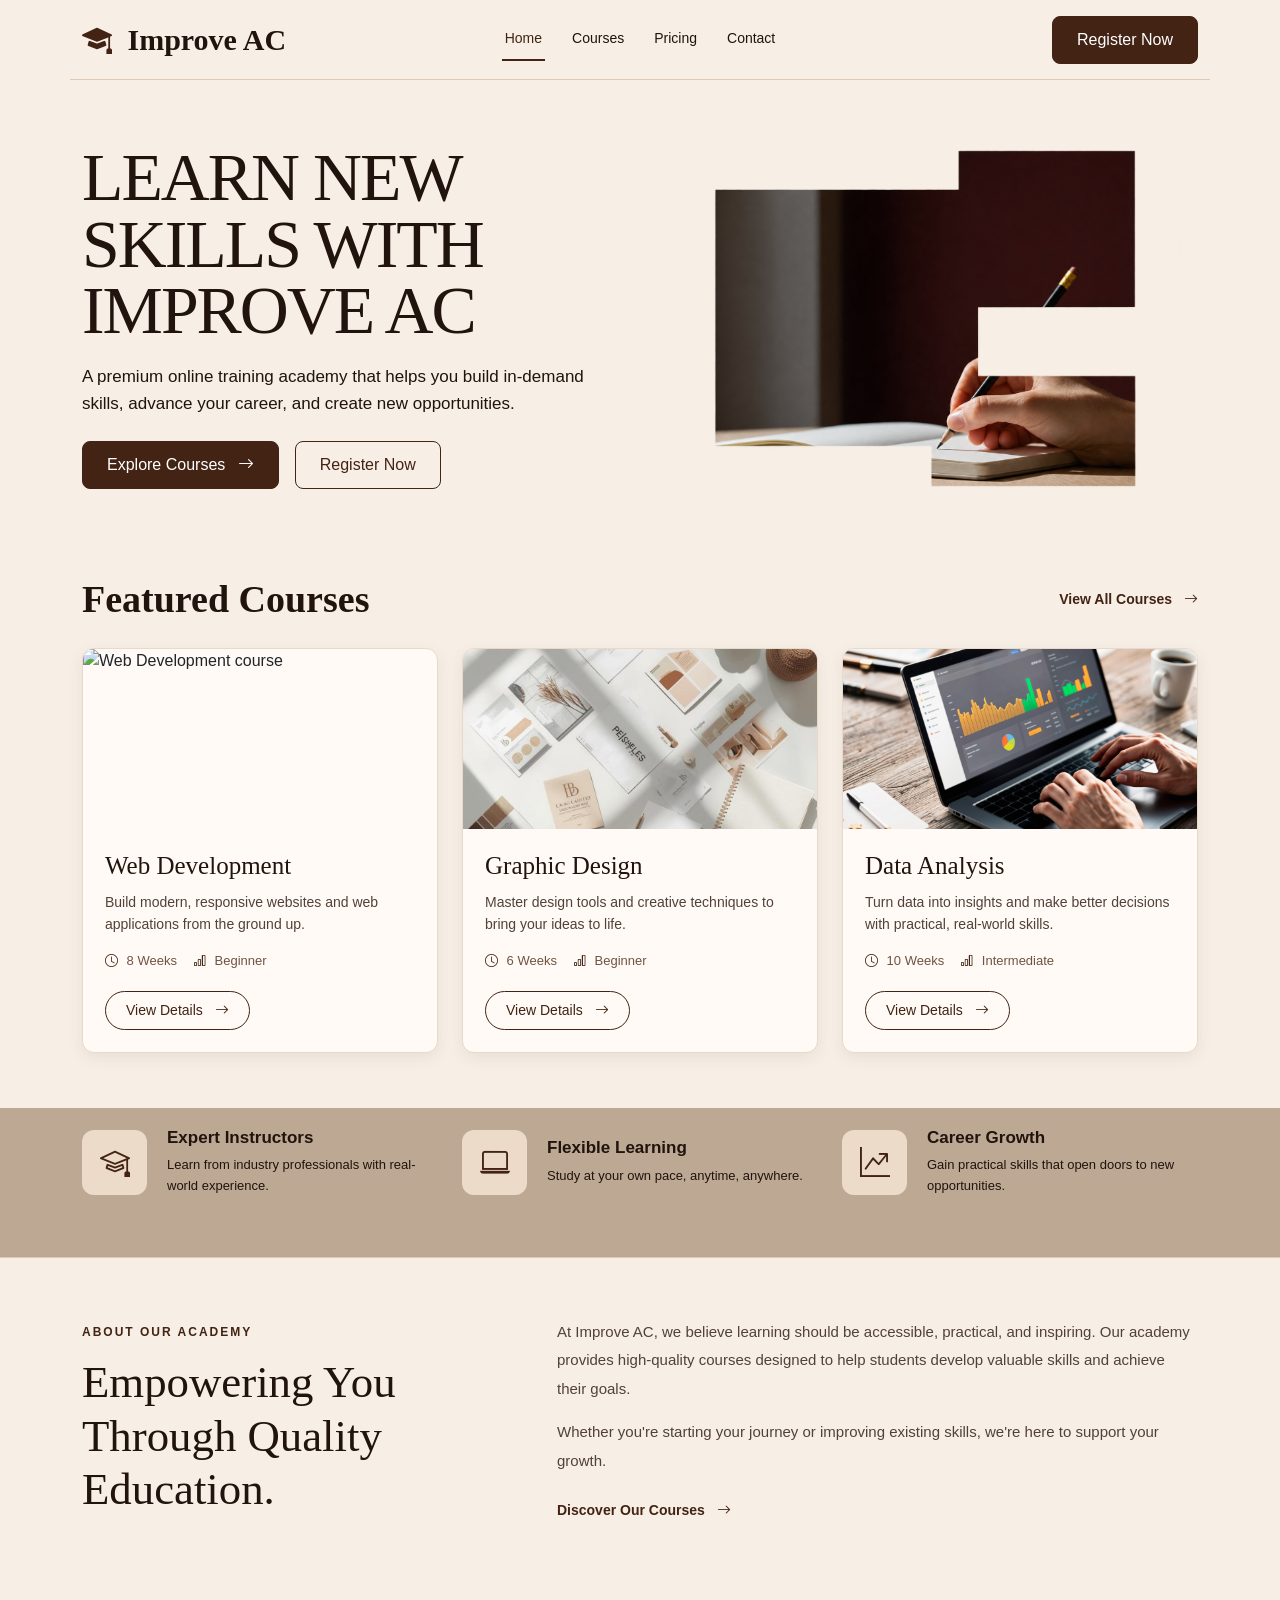
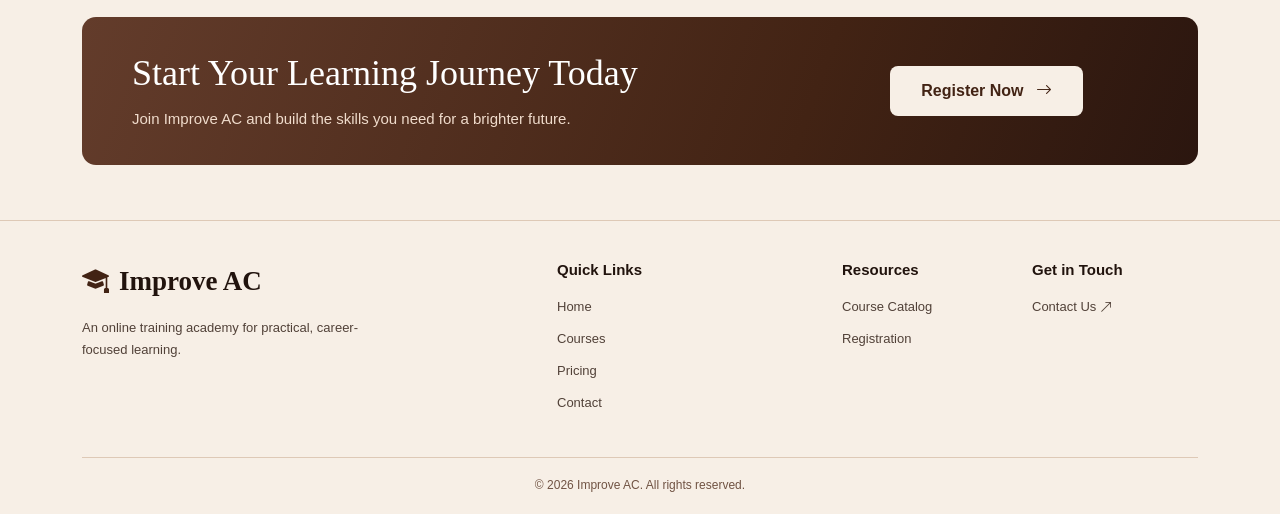
==== index.html @ f438ca8d "home page update" ====
<!DOCTYPE html>
<html lang="en">

<head>
    <meta charset="UTF-8">
    <meta name="viewport" content="width=device-width, initial-scale=1.0">

    <title>Improve AC | Home</title>

    <!-- Bootstrap CSS -->
    <link href="https://cdn.jsdelivr.net/npm/bootstrap@5.3.3/dist/css/bootstrap.min.css"
          rel="stylesheet">

    <!-- Bootstrap Icons -->
    <link href="https://cdn.jsdelivr.net/npm/bootstrap-icons@1.11.3/font/bootstrap-icons.min.css"
          rel="stylesheet">

    <!-- Custom CSS -->
    <link rel="stylesheet" href="css/style.css">

</head>

<body>

    <!-- ========== NAVBAR ========== -->
    <header>
        <nav class="navbar academy-navbar">
            <div class="container flex-wrap">

                <!-- Logo -->
                <a class="navbar-brand academy-logo" href="index.html">
                    <i class="bi bi-mortarboard-fill"></i>
                    Improve AC
                </a>

                <!-- Navigation Links -->
                <ul class="navbar-nav flex-row flex-wrap
                           justify-content-center gap-3 gap-lg-4
                           academy-nav-links">

                    <li class="nav-item">
                        <a class="nav-link active"
                           aria-current="page"
                           href="index.html">Home</a>
                    </li>

                    <li class="nav-item">
                        <a class="nav-link"
                           href="courses.html">Courses</a>
                    </li>

                    <li class="nav-item">
                        <a class="nav-link"
                           href="pricing.html">Pricing</a>
                    </li>

                    <li class="nav-item">
                        <a class="nav-link"
                           href="contact.html">Contact</a>
                    </li>

                </ul>

                <!-- Register Button -->
                <a href="register.html" class="btn btn-chocolate nav-register">
                    Register Now
                </a>

            </div>
        </nav>
    </header>


    <!-- ========== HERO SECTION ========== -->
    <main>

        <section class="hero-section">
            <div class="container">

                <div class="row align-items-center g-4">

                    <!-- Left Content -->
                    <div class="col-lg-6">

                        <div class="hero-content">

                            <h1>
                                LEARN NEW<br>
                                SKILLS WITH<br>
                                IMPROVE AC
                            </h1>

                            <p>
                                A premium online training academy that helps
                                you build in-demand skills, advance your
                                career, and create new opportunities.
                            </p>

                            <div class="d-flex flex-wrap gap-3">

                                <a href="courses.html" class="btn btn-chocolate">
                                    Explore Courses
                                    <i class="bi bi-arrow-right ms-2"></i>
                                </a>

                                <a href="register.html"
                                   class="btn btn-outline-chocolate">
                                    Register Now
                                </a>

                            </div>

                        </div>

                    </div>

                    <!-- Right Image -->
                    <div class="col-lg-6">

                        <div class="hero-image-wrapper">
                            <img src="images/home.png"
                                 alt="Student writing in a notebook"
                                 class="hero-image">
                        </div>

                    </div>

                </div>

            </div>
        </section>

       
<!-- ========== FEATURED COURSES ========== -->
<section class="featured-section">
    <div class="container">

        <!-- Section Heading -->
        <div class="section-heading d-flex
                    justify-content-between align-items-center
                    flex-wrap gap-3">

            <h2>Featured Courses</h2>

            <a href="courses.html" class="view-all-link">
                View All Courses
                <i class="bi bi-arrow-right ms-2"></i>
            </a>

        </div>

        <!-- Courses Grid -->
        <div class="row g-4">

            <!-- Course 1: Web Development -->
            <div class="col-md-6 col-lg-4">

                <div class="card course-card h-100">

                    <img src="images/web.PNG"
                         class="card-img-top"
                         alt="Web Development course">

                    <div class="card-body d-flex flex-column">

                        <h3 class="card-title">
                            Web Development
                        </h3>

                        <p class="card-text">
                            Build modern, responsive websites
                            and web applications from the
                            ground up.
                        </p>

                        <div class="course-meta">
                            <span>
                                <i class="bi bi-clock"></i>
                                8 Weeks
                            </span>
                            <span>
                                <i class="bi bi-bar-chart"></i>
                                Beginner
                            </span>
                        </div>

                        <a href="web-development.html"
                           class="btn btn-course mt-auto">
                            View Details
                            <i class="bi bi-arrow-right ms-2"></i>
                        </a>

                    </div>
                </div>
            </div>

            <!-- Course 2: Graphic Design -->
            <div class="col-md-6 col-lg-4">

                <div class="card course-card h-100">

                    <img src="images/graphic.PNG"
                         class="card-img-top"
                         alt="Graphic Design course">

                    <div class="card-body d-flex flex-column">

                        <h3 class="card-title">
                            Graphic Design
                        </h3>

                        <p class="card-text">
                            Master design tools and creative
                            techniques to bring your ideas
                            to life.
                        </p>

                        <div class="course-meta">
                            <span>
                                <i class="bi bi-clock"></i>
                                6 Weeks
                            </span>
                            <span>
                                <i class="bi bi-bar-chart"></i>
                                Beginner
                            </span>
                        </div>

                        <a href="graphic-design.html"
                           class="btn btn-course mt-auto">
                            View Details
                            <i class="bi bi-arrow-right ms-2"></i>
                        </a>

                    </div>
                </div>
            </div>

            <!-- Course 3: Data Analysis -->
            <div class="col-md-6 col-lg-4">

                <div class="card course-card h-100">

                    <img src="images/data.PNG"
                         class="card-img-top"
                         alt="Data Analysis course">

                    <div class="card-body d-flex flex-column">

                        <h3 class="card-title">
                            Data Analysis
                        </h3>

                        <p class="card-text">
                            Turn data into insights and make
                            better decisions with practical,
                            real-world skills.
                        </p>

                        <div class="course-meta">
                            <span>
                                <i class="bi bi-clock"></i>
                                10 Weeks
                            </span>
                            <span>
                                <i class="bi bi-bar-chart"></i>
                                Intermediate
                            </span>
                        </div>

                        <a href="data-analysis.html"
                           class="btn btn-course mt-auto">
                            View Details
                            <i class="bi bi-arrow-right ms-2"></i>
                        </a>

                    </div>
                </div>
            </div>

        </div>
    </div>
</section>


<!-- ========== WHY CHOOSE US ========== -->
<section class="benefits-section">
    <div class="container">

        <div class="row g-4">

            <!-- Expert Instructors -->
            <div class="col-md-4">
                <div class="benefit-item">

                    <div class="benefit-icon">
                        <i class="bi bi-mortarboard"></i>
                    </div>

                    <div>
                        <h3>Expert Instructors</h3>
                        <p>
                            Learn from industry professionals
                            with real-world experience.
                        </p>
                    </div>

                </div>
            </div>

            <!-- Flexible Learning -->
            <div class="col-md-4">
                <div class="benefit-item">

                    <div class="benefit-icon">
                        <i class="bi bi-laptop"></i>
                    </div>

                    <div>
                        <h3>Flexible Learning</h3>
                        <p>
                            Study at your own pace,
                            anytime, anywhere.
                        </p>
                    </div>

                </div>
            </div>

            <!-- Career Growth -->
            <div class="col-md-4">
                <div class="benefit-item">

                    <div class="benefit-icon">
                        <i class="bi bi-graph-up-arrow"></i>
                    </div>

                    <div>
                        <h3>Career Growth</h3>
                        <p>
                            Gain practical skills that
                            open doors to new opportunities.
                        </p>
                    </div>

                </div>
            </div>

        </div>

    </div>
</section>


<!-- ========== ABOUT ACADEMY ========== -->
<section class="about-section">
    <div class="container">

        <div class="row align-items-center g-4">

            <!-- Section Title -->
            <div class="col-lg-5">

                <span class="section-label">
                    ABOUT OUR ACADEMY
                </span>

                <h2>
                    Empowering You Through
                    Quality Education.
                </h2>

            </div>

            <!-- About Description -->
            <div class="col-lg-7">

                <p>
                    At Improve AC, we believe learning
                    should be accessible, practical, and
                    inspiring. Our academy provides
                    high-quality courses designed to
                    help students develop valuable
                    skills and achieve their goals.
                </p>

                <p>
                    Whether you're starting your journey
                    or improving existing skills,
                    we're here to support your growth.
                </p>

                <a href="courses.html" class="about-link">
                    Discover Our Courses
                    <i class="bi bi-arrow-right ms-2"></i>
                </a>

            </div>

        </div>

    </div>
</section>


<!-- ========== CALL TO ACTION ========== -->
<section class="cta-section">
    <div class="container">

        <div class="cta-banner">

            <div class="row align-items-center g-4">

                <!-- Text -->
                <div class="col-lg-8">

                    <h2>
                        Start Your Learning Journey Today
                    </h2>

                    <p>
                        Join Improve AC and build the skills
                        you need for a brighter future.
                    </p>

                </div>

                <!-- Button -->
                <div class="col-lg-4 text-lg-center">

                    <a href="register.html" class="btn btn-cta">
                        Register Now
                        <i class="bi bi-arrow-right ms-2"></i>
                    </a>

                </div>

            </div>

        </div>

    </div>
</section>

    </main>

    
<!-- ========== FOOTER ========== -->
<footer class="academy-footer">

    <div class="container">

        <div class="row gy-4">

            <!-- Academy Information -->
            <div class="col-12 col-md-6 col-lg-5">

                <a href="index.html" class="footer-logo">
                    <i class="bi bi-mortarboard-fill"></i>
                    Improve AC
                </a>

                <p class="footer-description">
                    An online training academy for
                    practical, career-focused learning.
                </p>

            </div>

            <!-- Quick Links -->
            <div class="col-6 col-md-6 col-lg-3">

                <h4>Quick Links</h4>

                <ul class="footer-links">
                    <li>
                        <a href="index.html">Home</a>
                    </li>
                    <li>
                        <a href="courses.html">Courses</a>
                    </li>
                    <li>
                        <a href="pricing.html">Pricing</a>
                    </li>
                    <li>
                        <a href="contact.html">Contact</a>
                    </li>
                </ul>

            </div>

            <!-- Resources -->
            <div class="col-6 col-md-6 col-lg-2">

                <h4>Resources</h4>

                <ul class="footer-links">
                    <li>
                        <a href="courses.html">
                            Course Catalog
                        </a>
                    </li>
                    <li>
                        <a href="register.html">
                            Registration
                        </a>
                    </li>
                </ul>

            </div>

            <!-- Get in Touch -->
            <div class="col-12 col-md-6 col-lg-2">

                <h4>Get in Touch</h4>

                <a href="contact.html" class="footer-contact">
                    Contact Us
                    <i class="bi bi-arrow-up-right"></i>
                </a>

            </div>

        </div>

        <!-- Copyright -->
        <div class="footer-bottom">
            <p>
                &copy; 2026 Improve AC.
                All rights reserved.
            </p>
        </div>

    </div>

</footer>


</body>
</html>
---- css/style.css ----
/* =====================================
   IMPROVE AC - GLOBAL STYLES
===================================== */

:root {
    --beige: #f7efe6;
    --chocolate: #422314;
    --chocolate-hover: #633925;
    --dark: #21130d;
    --border-color: #dec9b6;
}

body {
    margin: 0;
    background-color: var(--beige);
    color: var(--dark);
    font-family: Arial, sans-serif;
}

a {
    text-decoration: none;
}


/* =====================================
   NAVBAR
===================================== */

.academy-navbar {
    padding: 12px 0;
}

.academy-navbar .container {
    display: grid;
    grid-template-columns: 1fr auto 1fr;
    gap: 20px;
    align-items: center;
    border-bottom: 1px solid var(--border-color);
    padding-bottom: 12px;
}

.academy-logo {
    margin: 0;
    color: var(--dark);
    font-family: Georgia, serif;
    font-size: 30px;
    font-weight: bold;
    white-space: nowrap;
}

.academy-logo i {
    color: var(--chocolate);
    margin-right: 8px;
}

.academy-nav-links .nav-link {
    color: var(--dark);
    font-size: 14px;
    padding: 10px 3px;
    border-bottom: 2px solid transparent;
}

.academy-nav-links .nav-link:hover,
.academy-nav-links .nav-link.active {
    color: var(--chocolate);
    border-bottom-color: var(--chocolate);
}

.nav-register {
    justify-self: end;
}


/* =====================================
   BUTTONS
===================================== */

.btn-chocolate {
    background-color: var(--chocolate);
    color: white;
    border: 1px solid var(--chocolate);
    padding: 11px 24px;
    border-radius: 8px;
}

.btn-chocolate:hover {
    background-color: var(--chocolate-hover);
    border-color: var(--chocolate-hover);
    color: white;
}

.btn-outline-chocolate {
    color: var(--chocolate);
    border: 1px solid var(--chocolate);
    padding: 11px 24px;
    border-radius: 8px;
}

.btn-outline-chocolate:hover {
    background-color: var(--chocolate);
    color: white;
}


/* =====================================
   HERO SECTION
===================================== */

.hero-section {
    padding: 45px 0 55px;
}

.hero-content h1 {
    font-family: Georgia, serif;
    font-size: clamp(44px, 5.3vw, 76px);
    font-weight: 500;
    line-height: 0.98;
    letter-spacing: -2px;
    margin-bottom: 18px;
}

.hero-content p {
    max-width: 520px;
    font-size: 17px;
    line-height: 1.6;
    margin-bottom: 24px;
}

.hero-image-wrapper {
    width: 100%;
}

.hero-image {
    width: 100%;
    height: 360px;
    display: block;
    object-fit: cover;
    object-position: center;
}


/* =====================================
   TABLET
===================================== */

@media (max-width: 991px) {

    .academy-navbar .container {
        display: flex;
        justify-content: space-between;
    }

    .academy-logo {
        font-size: 25px;
    }

    .academy-nav-links {
        order: 3;
        width: 100%;
    }

    .hero-content h1 {
        font-size: 58px;
    }

    .hero-image {
        height: 380px;
    }
}


/* =====================================
   MOBILE
===================================== */

@media (max-width: 575px) {

    .academy-navbar .container {
        gap: 12px;
    }

    .academy-logo {
        font-size: 22px;
    }

    .nav-register {
        font-size: 12px;
        padding: 9px 12px;
    }

    .academy-nav-links {
        gap: 16px !important;
    }

    .academy-nav-links .nav-link {
        font-size: 13px;
    }

    .hero-section {
        padding: 30px 0 40px;
    }

    .hero-content h1 {
        font-size: clamp(38px, 10vw, 52px);
        letter-spacing: -1px;
    }

    .hero-content p {
        font-size: 15px;
    }

    .hero-image {
        height: 260px;
        border-radius: 10px;
    }
}


/* =====================================
   FEATURED COURSES
===================================== */

.featured-section {
    padding: 25px 0 55px;
}

/* Section Heading */

.section-heading {
    margin-bottom: 25px;
}

.section-heading h2 {
    font-family: Georgia, serif;
    font-size: clamp(28px, 3vw, 38px);
    font-weight: 600;
    margin: 0;
}

.view-all-link {
    color: var(--chocolate);
    font-size: 14px;
    font-weight: 600;
}

.view-all-link:hover {
    color: var(--chocolate-hover);
    text-decoration: underline;
}

/* Course Card */

.course-card {
    border: 1px solid #e8d9cb;
    border-radius: 12px;
    overflow: hidden;
    background: #fffaf5;
    box-shadow: 0 5px 15px rgba(66, 35, 20, 0.08);
    transition: transform 0.3s, box-shadow 0.3s;
}

.course-card:hover {
    transform: translateY(-5px);
    box-shadow: 0 12px 25px rgba(66, 35, 20, 0.13);
}

/* Course Image */

.course-card .card-img-top {
    width: 100%;
    height: 180px;
    object-fit: cover;
}

/* Course Content */

.course-card .card-body {
    padding: 22px;
}

.course-card .card-title {
    font-family: Georgia, serif;
    font-size: 25px;
    color: var(--dark);
    margin-bottom: 10px;
}

.course-card .card-text {
    font-size: 14px;
    line-height: 1.6;
    color: #514138;
    margin-bottom: 16px;
}

/* Course Information */

.course-meta {
    display: flex;
    flex-wrap: wrap;
    gap: 16px;
    margin-bottom: 20px;
    font-size: 13px;
    color: #705343;
}

.course-meta i {
    margin-right: 5px;
    color: var(--chocolate);
}

/* View Details Button */

.btn-course {
    align-self: flex-start;
    border: 1px solid var(--chocolate);
    border-radius: 20px;
    color: var(--chocolate);
    font-size: 14px;
    padding: 8px 20px;
}

.btn-course:hover {
    background: var(--chocolate);
    color: white;
}


/* =====================================
   MOBILE
===================================== */

@media (max-width: 575px) {

    .featured-section {
        padding: 20px 0 40px;
    }

    .section-heading h2 {
        font-size: 29px;
    }

    .course-card .card-img-top {
        height: 200px;
    }

    .course-card .card-body {
        padding: 20px;
    }
}


/* =====================================
   WHY CHOOSE US
===================================== */

.benefits-section {
    padding: 20px 0 60px;
     background: #bca893;
}

.benefit-item {
    display: flex;
    align-items: center;
    gap: 20px;
    height: 100%;
}

.benefit-icon {
    width: 65px;
    height: 65px;
    background: #eddbc9;
    color: var(--chocolate);
    border-radius: 12px;

    display: flex;
    align-items: center;
    justify-content: center;
    flex-shrink: 0;
}

.benefit-icon i {
    font-size: 30px;
}

.benefit-item h3 {
    font-size: 17px;
    font-weight: 700;
    margin-bottom: 7px;
}

.benefit-item p {
    font-size: 13px;
    line-height: 1.6;
    margin: 0;
}


/* =====================================
   ABOUT ACADEMY
===================================== */

.about-section {
    padding: 60px 0;
    border-top: 1px solid var(--border-color);
}

.section-label {
    display: block;
    color: var(--chocolate);
    font-size: 12px;
    font-weight: 700;
    letter-spacing: 2px;
    margin-bottom: 15px;
}

.about-section h2 {
    font-family: Georgia, serif;
    font-size: clamp(30px, 3.5vw, 46px);
    line-height: 1.2;
    margin: 0;
}

.about-section p {
    font-size: 15px;
    line-height: 1.9;
    color: #514138;
    margin-bottom: 15px;
}

.about-link {
    display: inline-block;
    color: var(--chocolate);
    font-size: 14px;
    font-weight: 700;
    margin-top: 10px;
}

.about-link:hover {
    color: var(--chocolate-hover);
    text-decoration: underline;
}


/* =====================================
   CALL TO ACTION
===================================== */

.cta-section {
    padding: 35px 0 55px;
}

.cta-banner {
    background: linear-gradient(
        110deg,
        #633c2b,
        #422314 65%,
        #2b160f
    );

    border-radius: 14px;
    padding: 35px 50px;
    color: white;
    overflow: hidden;
}

.cta-banner h2 {
    font-family: Georgia, serif;
    font-size: clamp(26px, 3vw, 36px);
    margin-bottom: 12px;
}

.cta-banner p {
    font-size: 15px;
    color: #f0dccc;
    margin: 0;
}

.btn-cta {
    background: var(--beige);
    color: var(--chocolate);
    border-radius: 8px;
    padding: 12px 30px;
    font-weight: 600;
}

.btn-cta:hover {
    background: white;
    color: var(--chocolate);
}



/* =====================================
   FOOTER
===================================== */

.academy-footer {
    padding: 40px 0 20px;
    border-top: 1px solid var(--border-color);
}

/* Footer Logo */

.footer-logo {
    font-family: Georgia, serif;
    font-size: 27px;
    font-weight: bold;
    color: var(--dark);
    display: inline-flex;
    align-items: center;
    gap: 10px;
}

.footer-logo i {
    color: var(--chocolate);
}

/* Academy Description */

.footer-description {
    font-size: 13px;
    line-height: 1.7;
    margin-top: 15px;
    margin-bottom: 0;
    max-width: 290px;
    color: #514138;
}

/* Footer Headings */

.academy-footer h4 {
    font-size: 15px;
    font-weight: 700;
    margin-bottom: 15px;
}

/* Footer Links */

.footer-links {
    list-style: none;
    padding: 0;
    margin: 0;
}

.footer-links li {
    margin-bottom: 8px;
}

.footer-links a,
.footer-contact {
    color: #514138;
    font-size: 13px;
    text-decoration: none;
}

.footer-links a:hover,
.footer-contact:hover,
.footer-logo:hover {
    color: var(--chocolate-hover);
    text-decoration: underline;
}

/* Copyright */

.footer-bottom {
    border-top: 1px solid var(--border-color);
    margin-top: 35px;
    padding-top: 18px;
    text-align: center;
}

.footer-bottom p {
    font-size: 12px;
    color: #705343;
    margin: 0;
}


/* =====================================
   FOOTER - TABLET
===================================== */

@media (max-width: 991px) {

    .academy-footer {
        padding: 35px 0 20px;
    }

    .footer-logo {
        font-size: 25px;
    }

    .footer-bottom {
        margin-top: 25px;
    }
}


/* =====================================
   FOOTER - MOBILE
===================================== */

@media (max-width: 767px) {

    .academy-footer {
        padding: 30px 0 15px;
    }

    /* Reduce spacing between rows */

    .academy-footer .row {
        --bs-gutter-y: 24px;
    }

    /* Academy Information */

    .footer-logo {
        font-size: 25px;
    }

    .footer-logo i {
        font-size: 23px;
    }

    .footer-description {
        max-width: 100%;
        font-size: 13px;
        line-height: 1.6;
        margin-top: 10px;
    }

    /* Quick Links and Resources */

    .academy-footer h4 {
        font-size: 14px;
        margin-bottom: 13px;
    }

    .footer-links li {
        margin-bottom: 10px;
    }

    .footer-links a {
        font-size: 13px;
    }

    /* Contact Section */

    .footer-contact {
        display: inline-flex;
        align-items: center;
        gap: 6px;
        font-size: 13px;
    }

    /* Copyright */

    .footer-bottom {
        margin-top: 25px;
        padding-top: 15px;
    }

    .footer-bottom p {
        font-size: 11px;
    }
}



/* =====================================
   TABLET
===================================== */

@media (max-width: 991px) {

    .benefits-section {
        padding-bottom: 45px;
    }

    .benefit-item {
        flex-direction: column;
        align-items: flex-start;
        gap: 12px;
    }

    .cta-banner {
        padding: 30px;
    }

    .about-section {
        padding: 45px 0;
    }
}


/* =====================================
   MOBILE
===================================== */

@media (max-width: 767px) {

    .benefit-item {
        flex-direction: row;
        align-items: center;
        gap: 18px;
    }

    .benefits-section {
        padding: 20px 0 35px;
    }

    .about-section {
        padding: 35px 0;
    }

    .cta-section {
        padding: 20px 0 40px;
    }

    .cta-banner {
        padding: 30px 25px;
    }

    .cta-banner h2 {
        font-size: 28px;
    }

    .academy-footer {
        padding-top: 35px;
    }
}
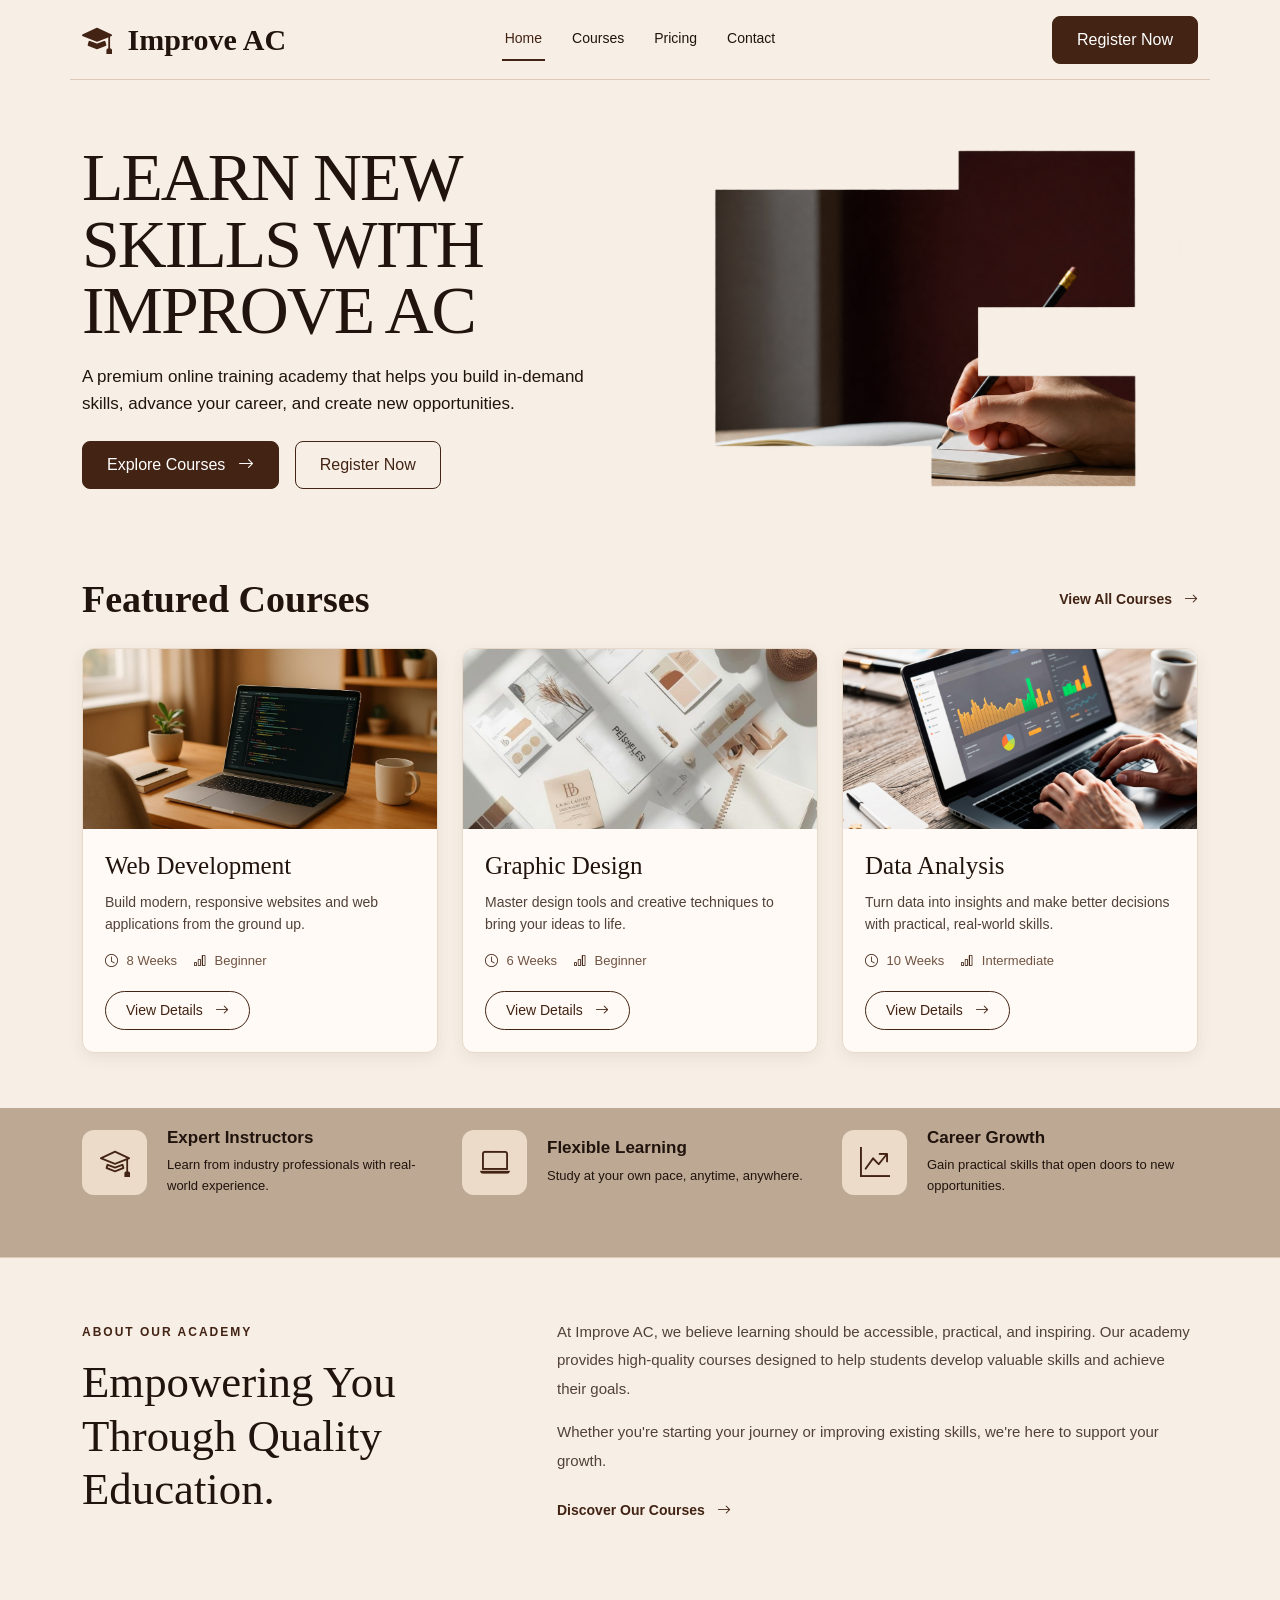
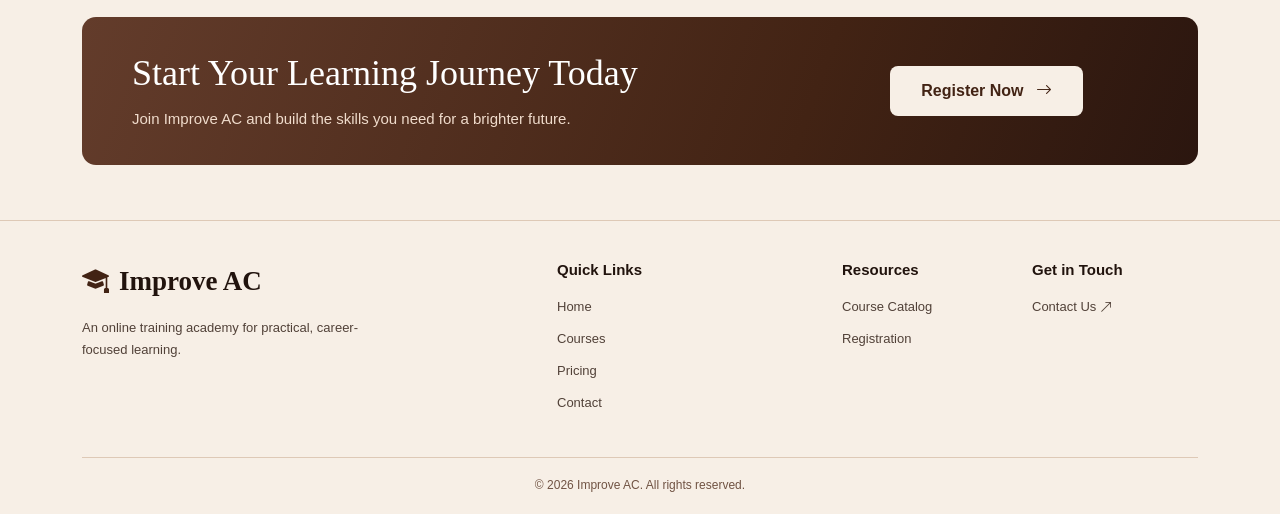
==== commit 533c2df5: "finished all pages with thier css" ====
--- a/index.html
+++ b/index.html
@@ -158,7 +158,7 @@
 
                 <div class="card course-card h-100">
 
-                    <img src="images/web.PNG"
+                    <img src="images/webc.PNG"
                          class="card-img-top"
                          alt="Web Development course">
 
--- a/css/style.css
+++ b/css/style.css
@@ -1,154 +1,719 @@
-
 /* =====================================
    IMPROVE AC - GLOBAL STYLES
 ===================================== */
 
 :root {
-    --beige: #f7efe6;
-    --chocolate: #422314;
-    --chocolate-hover: #633925;
-    --dark: #21130d;
-    --border-color: #dec9b6;
+  --beige: #f7efe6;
+  --chocolate: #422314;
+  --chocolate-hover: #633925;
+  --dark: #21130d;
+  --border-color: #dec9b6;
 }
 
 body {
-    margin: 0;
-    background-color: var(--beige);
-    color: var(--dark);
-    font-family: Arial, sans-serif;
+  margin: 0;
+  background-color: var(--beige);
+  color: var(--dark);
+  font-family: Arial, sans-serif;
 }
 
 a {
-    text-decoration: none;
-}
-
+  text-decoration: none;
+}
 
 /* =====================================
    NAVBAR
 ===================================== */
 
 .academy-navbar {
-    padding: 12px 0;
+  padding: 12px 0;
 }
 
 .academy-navbar .container {
-    display: grid;
-    grid-template-columns: 1fr auto 1fr;
-    gap: 20px;
-    align-items: center;
-    border-bottom: 1px solid var(--border-color);
-    padding-bottom: 12px;
+  display: grid;
+  grid-template-columns: 1fr auto 1fr;
+  gap: 20px;
+  align-items: center;
+  border-bottom: 1px solid var(--border-color);
+  padding-bottom: 12px;
 }
 
 .academy-logo {
-    margin: 0;
-    color: var(--dark);
-    font-family: Georgia, serif;
-    font-size: 30px;
-    font-weight: bold;
-    white-space: nowrap;
+  margin: 0;
+  color: var(--dark);
+  font-family: Georgia, serif;
+  font-size: 30px;
+  font-weight: bold;
+  white-space: nowrap;
 }
 
 .academy-logo i {
-    color: var(--chocolate);
-    margin-right: 8px;
+  color: var(--chocolate);
+  margin-right: 8px;
 }
 
 .academy-nav-links .nav-link {
-    color: var(--dark);
-    font-size: 14px;
-    padding: 10px 3px;
-    border-bottom: 2px solid transparent;
+  color: var(--dark);
+  font-size: 14px;
+  padding: 10px 3px;
+  border-bottom: 2px solid transparent;
 }
 
 .academy-nav-links .nav-link:hover,
 .academy-nav-links .nav-link.active {
-    color: var(--chocolate);
-    border-bottom-color: var(--chocolate);
+  color: var(--chocolate);
+  border-bottom-color: var(--chocolate);
 }
 
 .nav-register {
-    justify-self: end;
-}
-
+  justify-self: end;
+}
 
 /* =====================================
    BUTTONS
 ===================================== */
 
 .btn-chocolate {
-    background-color: var(--chocolate);
-    color: white;
-    border: 1px solid var(--chocolate);
-    padding: 11px 24px;
-    border-radius: 8px;
+  background-color: var(--chocolate);
+  color: white;
+  border: 1px solid var(--chocolate);
+  padding: 11px 24px;
+  border-radius: 8px;
 }
 
 .btn-chocolate:hover {
-    background-color: var(--chocolate-hover);
-    border-color: var(--chocolate-hover);
-    color: white;
+  background-color: var(--chocolate-hover);
+  border-color: var(--chocolate-hover);
+  color: white;
 }
 
 .btn-outline-chocolate {
-    color: var(--chocolate);
-    border: 1px solid var(--chocolate);
-    padding: 11px 24px;
-    border-radius: 8px;
+  color: var(--chocolate);
+  border: 1px solid var(--chocolate);
+  padding: 11px 24px;
+  border-radius: 8px;
 }
 
 .btn-outline-chocolate:hover {
-    background-color: var(--chocolate);
-    color: white;
-}
-
+  background-color: var(--chocolate);
+  color: white;
+}
 
 /* =====================================
    HERO SECTION
 ===================================== */
 
 .hero-section {
-    padding: 45px 0 55px;
+  padding: 45px 0 55px;
 }
 
 .hero-content h1 {
-    font-family: Georgia, serif;
-    font-size: clamp(44px, 5.3vw, 76px);
-    font-weight: 500;
-    line-height: 0.98;
-    letter-spacing: -2px;
-    margin-bottom: 18px;
+  font-family: Georgia, serif;
+  font-size: clamp(44px, 5.3vw, 76px);
+  font-weight: 500;
+  line-height: 0.98;
+  letter-spacing: -2px;
+  margin-bottom: 18px;
 }
 
 .hero-content p {
-    max-width: 520px;
-    font-size: 17px;
+  max-width: 520px;
+  font-size: 17px;
+  line-height: 1.6;
+  margin-bottom: 24px;
+}
+
+.hero-image-wrapper {
+  width: 100%;
+}
+
+.hero-image {
+  width: 100%;
+  height: 360px;
+  display: block;
+  object-fit: cover;
+  object-position: center;
+}
+
+/* =====================================
+   TABLET
+===================================== */
+
+@media (max-width: 991px) {
+  .academy-navbar .container {
+    display: flex;
+    justify-content: space-between;
+  }
+
+  .academy-logo {
+    font-size: 25px;
+  }
+
+  .academy-nav-links {
+    order: 3;
+    width: 100%;
+  }
+
+  .hero-content h1 {
+    font-size: 58px;
+  }
+
+  .hero-image {
+    height: 380px;
+  }
+}
+
+/* =====================================
+   MOBILE
+===================================== */
+
+@media (max-width: 575px) {
+  .academy-navbar .container {
+    gap: 12px;
+  }
+
+  .academy-logo {
+    font-size: 22px;
+  }
+
+  .nav-register {
+    font-size: 12px;
+    padding: 9px 12px;
+  }
+
+  .academy-nav-links {
+    gap: 16px !important;
+  }
+
+  .academy-nav-links .nav-link {
+    font-size: 13px;
+  }
+
+  .hero-section {
+    padding: 30px 0 40px;
+  }
+
+  .hero-content h1 {
+    font-size: clamp(38px, 10vw, 52px);
+    letter-spacing: -1px;
+  }
+
+  .hero-content p {
+    font-size: 15px;
+  }
+
+  .hero-image {
+    height: 260px;
+    border-radius: 10px;
+  }
+}
+
+/* =====================================
+   FEATURED COURSES
+===================================== */
+
+.featured-section {
+  padding: 25px 0 55px;
+}
+
+/* Section Heading */
+
+.section-heading {
+  margin-bottom: 25px;
+}
+
+.section-heading h2 {
+  font-family: Georgia, serif;
+  font-size: clamp(28px, 3vw, 38px);
+  font-weight: 600;
+  margin: 0;
+}
+
+.view-all-link {
+  color: var(--chocolate);
+  font-size: 14px;
+  font-weight: 600;
+}
+
+.view-all-link:hover {
+  color: var(--chocolate-hover);
+  text-decoration: underline;
+}
+
+/* Course Card */
+
+.course-card {
+  border: 1px solid #e8d9cb;
+  border-radius: 12px;
+  overflow: hidden;
+  background: #fffaf5;
+  box-shadow: 0 5px 15px rgba(66, 35, 20, 0.08);
+  transition:
+    transform 0.3s,
+    box-shadow 0.3s;
+}
+
+.course-card:hover {
+  transform: translateY(-5px);
+  box-shadow: 0 12px 25px rgba(66, 35, 20, 0.13);
+}
+
+/* Course Image */
+
+.course-card .card-img-top {
+  width: 100%;
+  height: 180px;
+  object-fit: cover;
+}
+
+/* Course Content */
+
+.course-card .card-body {
+  padding: 22px;
+}
+
+.course-card .card-title {
+  font-family: Georgia, serif;
+  font-size: 25px;
+  color: var(--dark);
+  margin-bottom: 10px;
+}
+
+.course-card .card-text {
+  font-size: 14px;
+  line-height: 1.6;
+  color: #514138;
+  margin-bottom: 16px;
+}
+
+/* Course Information */
+
+.course-meta {
+  display: flex;
+  flex-wrap: wrap;
+  gap: 16px;
+  margin-bottom: 20px;
+  font-size: 13px;
+  color: #705343;
+}
+
+.course-meta i {
+  margin-right: 5px;
+  color: var(--chocolate);
+}
+
+/* View Details Button */
+
+.btn-course {
+  align-self: flex-start;
+  border: 1px solid var(--chocolate);
+  border-radius: 20px;
+  color: var(--chocolate);
+  font-size: 14px;
+  padding: 8px 20px;
+}
+
+.btn-course:hover {
+  background: var(--chocolate);
+  color: white;
+}
+
+/* =====================================
+   MOBILE
+===================================== */
+
+@media (max-width: 575px) {
+  .featured-section {
+    padding: 20px 0 40px;
+  }
+
+  .section-heading h2 {
+    font-size: 29px;
+  }
+
+  .course-card .card-img-top {
+    height: 200px;
+  }
+
+  .course-card .card-body {
+    padding: 20px;
+  }
+}
+
+/* =====================================
+   WHY CHOOSE US
+===================================== */
+
+.benefits-section {
+  padding: 20px 0 60px;
+  background: #bca893;
+}
+
+.benefit-item {
+  display: flex;
+  align-items: center;
+  gap: 20px;
+  height: 100%;
+}
+
+.benefit-icon {
+  width: 65px;
+  height: 65px;
+  background: #eddbc9;
+  color: var(--chocolate);
+  border-radius: 12px;
+
+  display: flex;
+  align-items: center;
+  justify-content: center;
+  flex-shrink: 0;
+}
+
+.benefit-icon i {
+  font-size: 30px;
+}
+
+.benefit-item h3 {
+  font-size: 17px;
+  font-weight: 700;
+  margin-bottom: 7px;
+}
+
+.benefit-item p {
+  font-size: 13px;
+  line-height: 1.6;
+  margin: 0;
+}
+
+/* =====================================
+   ABOUT ACADEMY
+===================================== */
+
+.about-section {
+  padding: 60px 0;
+  border-top: 1px solid var(--border-color);
+}
+
+.section-label {
+  display: block;
+  color: var(--chocolate);
+  font-size: 12px;
+  font-weight: 700;
+  letter-spacing: 2px;
+  margin-bottom: 15px;
+}
+
+.about-section h2 {
+  font-family: Georgia, serif;
+  font-size: clamp(30px, 3.5vw, 46px);
+  line-height: 1.2;
+  margin: 0;
+}
+
+.about-section p {
+  font-size: 15px;
+  line-height: 1.9;
+  color: #514138;
+  margin-bottom: 15px;
+}
+
+.about-link {
+  display: inline-block;
+  color: var(--chocolate);
+  font-size: 14px;
+  font-weight: 700;
+  margin-top: 10px;
+}
+
+.about-link:hover {
+  color: var(--chocolate-hover);
+  text-decoration: underline;
+}
+
+/* =====================================
+   CALL TO ACTION
+===================================== */
+
+.cta-section {
+  padding: 35px 0 55px;
+}
+
+.cta-banner {
+  background: linear-gradient(110deg, #633c2b, #422314 65%, #2b160f);
+
+  border-radius: 14px;
+  padding: 35px 50px;
+  color: white;
+  overflow: hidden;
+}
+
+.cta-banner h2 {
+  font-family: Georgia, serif;
+  font-size: clamp(26px, 3vw, 36px);
+  margin-bottom: 12px;
+}
+
+.cta-banner p {
+  font-size: 15px;
+  color: #f0dccc;
+  margin: 0;
+}
+
+.btn-cta {
+  background: var(--beige);
+  color: var(--chocolate);
+  border-radius: 8px;
+  padding: 12px 30px;
+  font-weight: 600;
+}
+
+.btn-cta:hover {
+  background: white;
+  color: var(--chocolate);
+}
+
+/* =====================================
+   FOOTER
+===================================== */
+
+.academy-footer {
+  padding: 40px 0 20px;
+  border-top: 1px solid var(--border-color);
+}
+
+/* Footer Logo */
+
+.footer-logo {
+  font-family: Georgia, serif;
+  font-size: 27px;
+  font-weight: bold;
+  color: var(--dark);
+  display: inline-flex;
+  align-items: center;
+  gap: 10px;
+}
+
+.footer-logo i {
+  color: var(--chocolate);
+}
+
+/* Academy Description */
+
+.footer-description {
+  font-size: 13px;
+  line-height: 1.7;
+  margin-top: 15px;
+  margin-bottom: 0;
+  max-width: 290px;
+  color: #514138;
+}
+
+/* Footer Headings */
+
+.academy-footer h4 {
+  font-size: 15px;
+  font-weight: 700;
+  margin-bottom: 15px;
+}
+
+/* Footer Links */
+
+.footer-links {
+  list-style: none;
+  padding: 0;
+  margin: 0;
+}
+
+.footer-links li {
+  margin-bottom: 8px;
+}
+
+.footer-links a,
+.footer-contact {
+  color: #514138;
+  font-size: 13px;
+  text-decoration: none;
+}
+
+.footer-links a:hover,
+.footer-contact:hover,
+.footer-logo:hover {
+  color: var(--chocolate-hover);
+  text-decoration: underline;
+}
+
+/* Copyright */
+
+.footer-bottom {
+  border-top: 1px solid var(--border-color);
+  margin-top: 35px;
+  padding-top: 18px;
+  text-align: center;
+}
+
+.footer-bottom p {
+  font-size: 12px;
+  color: #705343;
+  margin: 0;
+}
+
+/* =====================================
+   FOOTER - TABLET
+===================================== */
+
+@media (max-width: 991px) {
+  .academy-footer {
+    padding: 35px 0 20px;
+  }
+
+  .footer-logo {
+    font-size: 25px;
+  }
+
+  .footer-bottom {
+    margin-top: 25px;
+  }
+}
+
+/* =====================================
+   FOOTER - MOBILE
+===================================== */
+
+@media (max-width: 767px) {
+  .academy-footer {
+    padding: 30px 0 15px;
+  }
+
+  /* Reduce spacing between rows */
+
+  .academy-footer .row {
+    --bs-gutter-y: 24px;
+  }
+
+  /* Academy Information */
+
+  .footer-logo {
+    font-size: 25px;
+  }
+
+  .footer-logo i {
+    font-size: 23px;
+  }
+
+  .footer-description {
+    max-width: 100%;
+    font-size: 13px;
     line-height: 1.6;
-    margin-bottom: 24px;
-}
-
-.hero-image-wrapper {
-    width: 100%;
-}
-
-.hero-image {
-    width: 100%;
-    height: 360px;
-    display: block;
-    object-fit: cover;
-    object-position: center;
-}
-
+    margin-top: 10px;
+  }
+
+  /* Quick Links and Resources */
+
+  .academy-footer h4 {
+    font-size: 14px;
+    margin-bottom: 13px;
+  }
+
+  .footer-links li {
+    margin-bottom: 10px;
+  }
+
+  .footer-links a {
+    font-size: 13px;
+  }
+
+  /* Contact Section */
+
+  .footer-contact {
+    display: inline-flex;
+    align-items: center;
+    gap: 6px;
+    font-size: 13px;
+  }
+
+  /* Copyright */
+
+  .footer-bottom {
+    margin-top: 25px;
+    padding-top: 15px;
+  }
+
+  .footer-bottom p {
+    font-size: 11px;
+  }
+}
 
 /* =====================================
    TABLET
 ===================================== */
 
 @media (max-width: 991px) {
-
+  .benefits-section {
+    padding-bottom: 45px;
+  }
+
+  .benefit-item {
+    flex-direction: column;
+    align-items: flex-start;
+    gap: 12px;
+  }
+
+  .cta-banner {
+    padding: 30px;
+  }
+
+  .about-section {
+    padding: 45px 0;
+  }
+}
+
+/* =====================================
+   MOBILE
+===================================== */
+
+@media (max-width: 767px) {
+  .benefit-item {
+    flex-direction: row;
+    align-items: center;
+    gap: 18px;
+  }
+
+  .benefits-section {
+    padding: 20px 0 35px;
+  }
+
+  .about-section {
+    padding: 35px 0;
+  }
+
+  .cta-section {
+    padding: 20px 0 40px;
+  }
+
+  .cta-banner {
+    padding: 30px 25px;
+  }
+
+  .cta-banner h2 {
+    font-size: 28px;
+  }
+
+  .academy-footer {
+    padding-top: 35px;
+  }
+}
+
+/* ========== TABLET ========== */
+
+@media (max-width: 991px) {
+
+    /* Navbar */
     .academy-navbar .container {
         display: flex;
+        flex-wrap: wrap;
         justify-content: space-between;
+        align-items: center;
+        gap: 15px;
     }
 
     .academy-logo {
@@ -158,524 +723,21 @@
     .academy-nav-links {
         order: 3;
         width: 100%;
+        justify-content: center;
+    }
+
+    /* Homepage */
+    .hero-section {
+        padding: 40px 0;
     }
 
     .hero-content h1 {
-        font-size: 58px;
+        font-size: clamp(44px, 6vw, 60px);
     }
 
     .hero-image {
-        height: 380px;
-    }
-}
-
-
-/* =====================================
-   MOBILE
-===================================== */
-
-@media (max-width: 575px) {
-
-    .academy-navbar .container {
-        gap: 12px;
-    }
-
-    .academy-logo {
-        font-size: 22px;
-    }
-
-    .nav-register {
-        font-size: 12px;
-        padding: 9px 12px;
-    }
-
-    .academy-nav-links {
-        gap: 16px !important;
-    }
-
-    .academy-nav-links .nav-link {
-        font-size: 13px;
-    }
-
-    .hero-section {
-        padding: 30px 0 40px;
-    }
-
-    .hero-content h1 {
-        font-size: clamp(38px, 10vw, 52px);
-        letter-spacing: -1px;
-    }
-
-    .hero-content p {
-        font-size: 15px;
-    }
-
-    .hero-image {
-        height: 260px;
-        border-radius: 10px;
-    }
-}
-
-
-/* =====================================
-   FEATURED COURSES
-===================================== */
-
-.featured-section {
-    padding: 25px 0 55px;
-}
-
-/* Section Heading */
-
-.section-heading {
-    margin-bottom: 25px;
-}
-
-.section-heading h2 {
-    font-family: Georgia, serif;
-    font-size: clamp(28px, 3vw, 38px);
-    font-weight: 600;
-    margin: 0;
-}
-
-.view-all-link {
-    color: var(--chocolate);
-    font-size: 14px;
-    font-weight: 600;
-}
-
-.view-all-link:hover {
-    color: var(--chocolate-hover);
-    text-decoration: underline;
-}
-
-/* Course Card */
-
-.course-card {
-    border: 1px solid #e8d9cb;
-    border-radius: 12px;
-    overflow: hidden;
-    background: #fffaf5;
-    box-shadow: 0 5px 15px rgba(66, 35, 20, 0.08);
-    transition: transform 0.3s, box-shadow 0.3s;
-}
-
-.course-card:hover {
-    transform: translateY(-5px);
-    box-shadow: 0 12px 25px rgba(66, 35, 20, 0.13);
-}
-
-/* Course Image */
-
-.course-card .card-img-top {
-    width: 100%;
-    height: 180px;
-    object-fit: cover;
-}
-
-/* Course Content */
-
-.course-card .card-body {
-    padding: 22px;
-}
-
-.course-card .card-title {
-    font-family: Georgia, serif;
-    font-size: 25px;
-    color: var(--dark);
-    margin-bottom: 10px;
-}
-
-.course-card .card-text {
-    font-size: 14px;
-    line-height: 1.6;
-    color: #514138;
-    margin-bottom: 16px;
-}
-
-/* Course Information */
-
-.course-meta {
-    display: flex;
-    flex-wrap: wrap;
-    gap: 16px;
-    margin-bottom: 20px;
-    font-size: 13px;
-    color: #705343;
-}
-
-.course-meta i {
-    margin-right: 5px;
-    color: var(--chocolate);
-}
-
-/* View Details Button */
-
-.btn-course {
-    align-self: flex-start;
-    border: 1px solid var(--chocolate);
-    border-radius: 20px;
-    color: var(--chocolate);
-    font-size: 14px;
-    padding: 8px 20px;
-}
-
-.btn-course:hover {
-    background: var(--chocolate);
-    color: white;
-}
-
-
-/* =====================================
-   MOBILE
-===================================== */
-
-@media (max-width: 575px) {
-
-    .featured-section {
-        padding: 20px 0 40px;
-    }
-
-    .section-heading h2 {
-        font-size: 29px;
-    }
-
-    .course-card .card-img-top {
-        height: 200px;
-    }
-
-    .course-card .card-body {
-        padding: 20px;
-    }
-}
-
-
-/* =====================================
-   WHY CHOOSE US
-===================================== */
-
-.benefits-section {
-    padding: 20px 0 60px;
-     background: #bca893;
-}
-
-.benefit-item {
-    display: flex;
-    align-items: center;
-    gap: 20px;
-    height: 100%;
-}
-
-.benefit-icon {
-    width: 65px;
-    height: 65px;
-    background: #eddbc9;
-    color: var(--chocolate);
-    border-radius: 12px;
-
-    display: flex;
-    align-items: center;
-    justify-content: center;
-    flex-shrink: 0;
-}
-
-.benefit-icon i {
-    font-size: 30px;
-}
-
-.benefit-item h3 {
-    font-size: 17px;
-    font-weight: 700;
-    margin-bottom: 7px;
-}
-
-.benefit-item p {
-    font-size: 13px;
-    line-height: 1.6;
-    margin: 0;
-}
-
-
-/* =====================================
-   ABOUT ACADEMY
-===================================== */
-
-.about-section {
-    padding: 60px 0;
-    border-top: 1px solid var(--border-color);
-}
-
-.section-label {
-    display: block;
-    color: var(--chocolate);
-    font-size: 12px;
-    font-weight: 700;
-    letter-spacing: 2px;
-    margin-bottom: 15px;
-}
-
-.about-section h2 {
-    font-family: Georgia, serif;
-    font-size: clamp(30px, 3.5vw, 46px);
-    line-height: 1.2;
-    margin: 0;
-}
-
-.about-section p {
-    font-size: 15px;
-    line-height: 1.9;
-    color: #514138;
-    margin-bottom: 15px;
-}
-
-.about-link {
-    display: inline-block;
-    color: var(--chocolate);
-    font-size: 14px;
-    font-weight: 700;
-    margin-top: 10px;
-}
-
-.about-link:hover {
-    color: var(--chocolate-hover);
-    text-decoration: underline;
-}
-
-
-/* =====================================
-   CALL TO ACTION
-===================================== */
-
-.cta-section {
-    padding: 35px 0 55px;
-}
-
-.cta-banner {
-    background: linear-gradient(
-        110deg,
-        #633c2b,
-        #422314 65%,
-        #2b160f
-    );
-
-    border-radius: 14px;
-    padding: 35px 50px;
-    color: white;
-    overflow: hidden;
-}
-
-.cta-banner h2 {
-    font-family: Georgia, serif;
-    font-size: clamp(26px, 3vw, 36px);
-    margin-bottom: 12px;
-}
-
-.cta-banner p {
-    font-size: 15px;
-    color: #f0dccc;
-    margin: 0;
-}
-
-.btn-cta {
-    background: var(--beige);
-    color: var(--chocolate);
-    border-radius: 8px;
-    padding: 12px 30px;
-    font-weight: 600;
-}
-
-.btn-cta:hover {
-    background: white;
-    color: var(--chocolate);
-}
-
-
-
-/* =====================================
-   FOOTER
-===================================== */
-
-.academy-footer {
-    padding: 40px 0 20px;
-    border-top: 1px solid var(--border-color);
-}
-
-/* Footer Logo */
-
-.footer-logo {
-    font-family: Georgia, serif;
-    font-size: 27px;
-    font-weight: bold;
-    color: var(--dark);
-    display: inline-flex;
-    align-items: center;
-    gap: 10px;
-}
-
-.footer-logo i {
-    color: var(--chocolate);
-}
-
-/* Academy Description */
-
-.footer-description {
-    font-size: 13px;
-    line-height: 1.7;
-    margin-top: 15px;
-    margin-bottom: 0;
-    max-width: 290px;
-    color: #514138;
-}
-
-/* Footer Headings */
-
-.academy-footer h4 {
-    font-size: 15px;
-    font-weight: 700;
-    margin-bottom: 15px;
-}
-
-/* Footer Links */
-
-.footer-links {
-    list-style: none;
-    padding: 0;
-    margin: 0;
-}
-
-.footer-links li {
-    margin-bottom: 8px;
-}
-
-.footer-links a,
-.footer-contact {
-    color: #514138;
-    font-size: 13px;
-    text-decoration: none;
-}
-
-.footer-links a:hover,
-.footer-contact:hover,
-.footer-logo:hover {
-    color: var(--chocolate-hover);
-    text-decoration: underline;
-}
-
-/* Copyright */
-
-.footer-bottom {
-    border-top: 1px solid var(--border-color);
-    margin-top: 35px;
-    padding-top: 18px;
-    text-align: center;
-}
-
-.footer-bottom p {
-    font-size: 12px;
-    color: #705343;
-    margin: 0;
-}
-
-
-/* =====================================
-   FOOTER - TABLET
-===================================== */
-
-@media (max-width: 991px) {
-
-    .academy-footer {
-        padding: 35px 0 20px;
-    }
-
-    .footer-logo {
-        font-size: 25px;
-    }
-
-    .footer-bottom {
-        margin-top: 25px;
-    }
-}
-
-
-/* =====================================
-   FOOTER - MOBILE
-===================================== */
-
-@media (max-width: 767px) {
-
-    .academy-footer {
-        padding: 30px 0 15px;
-    }
-
-    /* Reduce spacing between rows */
-
-    .academy-footer .row {
-        --bs-gutter-y: 24px;
-    }
-
-    /* Academy Information */
-
-    .footer-logo {
-        font-size: 25px;
-    }
-
-    .footer-logo i {
-        font-size: 23px;
-    }
-
-    .footer-description {
         max-width: 100%;
-        font-size: 13px;
-        line-height: 1.6;
-        margin-top: 10px;
-    }
-
-    /* Quick Links and Resources */
-
-    .academy-footer h4 {
-        font-size: 14px;
-        margin-bottom: 13px;
-    }
-
-    .footer-links li {
-        margin-bottom: 10px;
-    }
-
-    .footer-links a {
-        font-size: 13px;
-    }
-
-    /* Contact Section */
-
-    .footer-contact {
-        display: inline-flex;
-        align-items: center;
-        gap: 6px;
-        font-size: 13px;
-    }
-
-    /* Copyright */
-
-    .footer-bottom {
-        margin-top: 25px;
-        padding-top: 15px;
-    }
-
-    .footer-bottom p {
-        font-size: 11px;
-    }
-}
-
-
-
-/* =====================================
-   TABLET
-===================================== */
-
-@media (max-width: 991px) {
-
-    .benefits-section {
-        padding-bottom: 45px;
+        height: auto;
     }
 
     .benefit-item {
@@ -684,49 +746,193 @@
         gap: 12px;
     }
 
+    .about-section {
+        padding: 45px 0;
+    }
+
     .cta-banner {
         padding: 30px;
     }
-
-    .about-section {
-        padding: 45px 0;
-    }
-}
-
-
-/* =====================================
-   MOBILE
-===================================== */
+}
+
+
+/* ========== MOBILE ========== */
 
 @media (max-width: 767px) {
+
+    /* Navbar */
+    .academy-navbar .container {
+        gap: 12px;
+    }
+
+    .academy-logo {
+        font-size: 22px;
+    }
+
+    .nav-register {
+        padding: 9px 12px;
+        font-size: 12px;
+    }
+
+    .academy-nav-links {
+        gap: 10px 18px !important;
+    }
+
+    .academy-nav-links .nav-link {
+        font-size: 13px;
+    }
+
+    /* Hero */
+    .hero-section {
+        padding: 30px 0;
+    }
+
+    .hero-content h1 {
+        font-size: clamp(36px, 9vw, 48px);
+        letter-spacing: -1px;
+    }
+
+    .hero-content p {
+        font-size: 14px;
+        line-height: 1.7;
+    }
+
+    .hero-image {
+        width: 100%;
+        height: auto;
+    }
+
+    /* Featured Courses */
+    .featured-section {
+        padding: 25px 0 40px;
+    }
+
+    .section-heading h2 {
+        font-size: 28px;
+    }
+
+    .course-card .card-img-top {
+        height: 190px;
+    }
+
+    .course-card .card-body {
+        padding: 18px;
+    }
+
+    .course-card .card-title {
+        font-size: 22px;
+    }
+
+    /* Benefits */
+    .benefits-section {
+        padding: 20px 0 35px;
+    }
 
     .benefit-item {
         flex-direction: row;
         align-items: center;
-        gap: 18px;
-    }
-
-    .benefits-section {
-        padding: 20px 0 35px;
-    }
-
+        gap: 15px;
+    }
+
+    .benefit-icon {
+        width: 52px;
+        height: 52px;
+    }
+
+    .benefit-icon i {
+        font-size: 24px;
+    }
+
+    /* About */
     .about-section {
         padding: 35px 0;
     }
 
+    .about-section h2 {
+        font-size: 30px;
+    }
+
+    .about-section p {
+        font-size: 14px;
+    }
+
+    /* CTA */
     .cta-section {
         padding: 20px 0 40px;
     }
 
     .cta-banner {
-        padding: 30px 25px;
+        padding: 25px 20px;
     }
 
     .cta-banner h2 {
-        font-size: 28px;
-    }
-
+        font-size: 27px;
+    }
+
+    .cta-banner p {
+        font-size: 14px;
+    }
+
+    /* Footer */
     .academy-footer {
-        padding-top: 35px;
-    }
-}
+        padding: 30px 0 15px;
+    }
+
+    .academy-footer .row {
+        --bs-gutter-y: 22px;
+    }
+
+    .footer-logo {
+        font-size: 24px;
+    }
+
+    .footer-description {
+        font-size: 13px;
+        margin-top: 10px;
+    }
+
+    .academy-footer h4 {
+        font-size: 14px;
+        margin-bottom: 12px;
+    }
+
+    .footer-links li {
+        margin-bottom: 8px;
+    }
+
+    .footer-bottom {
+        margin-top: 25px;
+        padding-top: 15px;
+    }
+
+    .footer-bottom p {
+        font-size: 11px;
+    }
+}
+
+
+/* ========== SMALL MOBILE ========== */
+
+@media (max-width: 375px) {
+
+    .academy-logo {
+        font-size: 19px;
+    }
+
+    .nav-register {
+        font-size: 11px;
+        padding: 8px 10px;
+    }
+
+    .academy-nav-links {
+        gap: 8px 12px !important;
+    }
+
+    .academy-nav-links .nav-link {
+        font-size: 12px;
+    }
+
+    .hero-content h1 {
+        font-size: 35px;
+    }
+}
